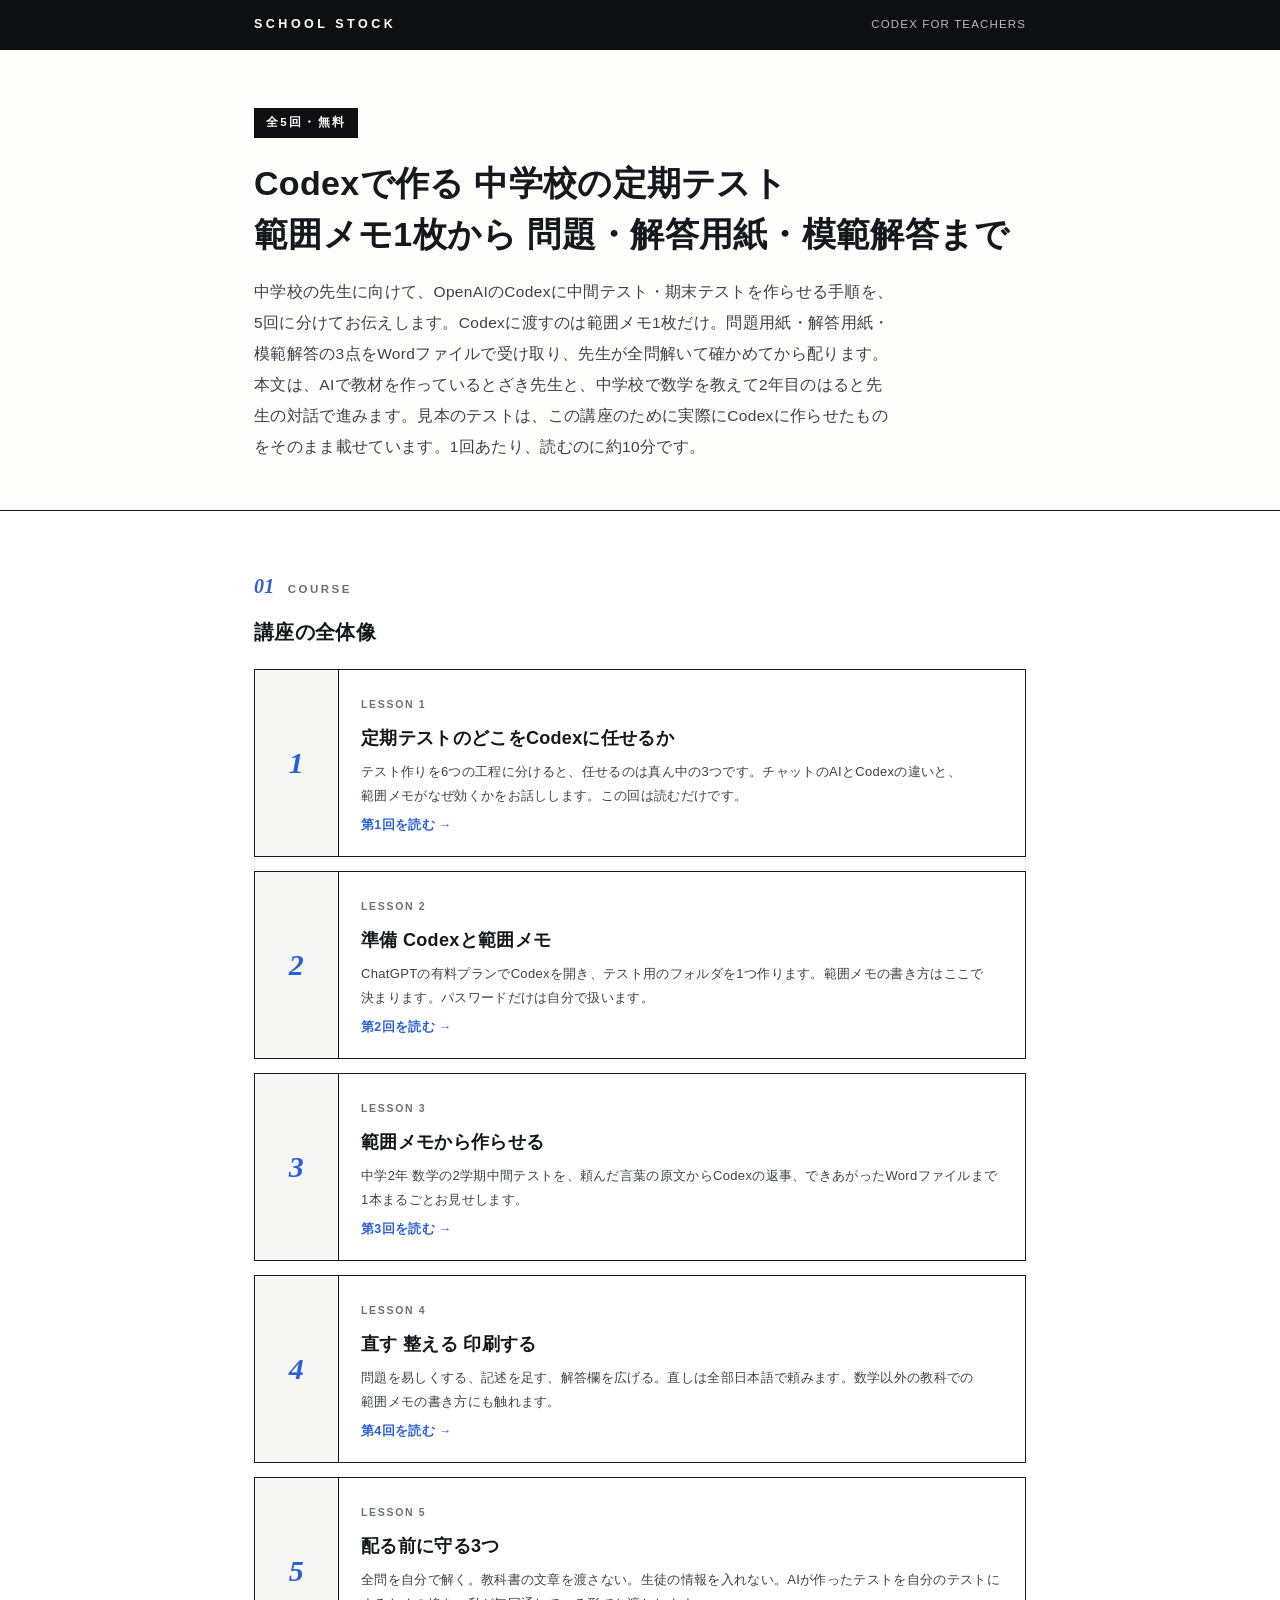
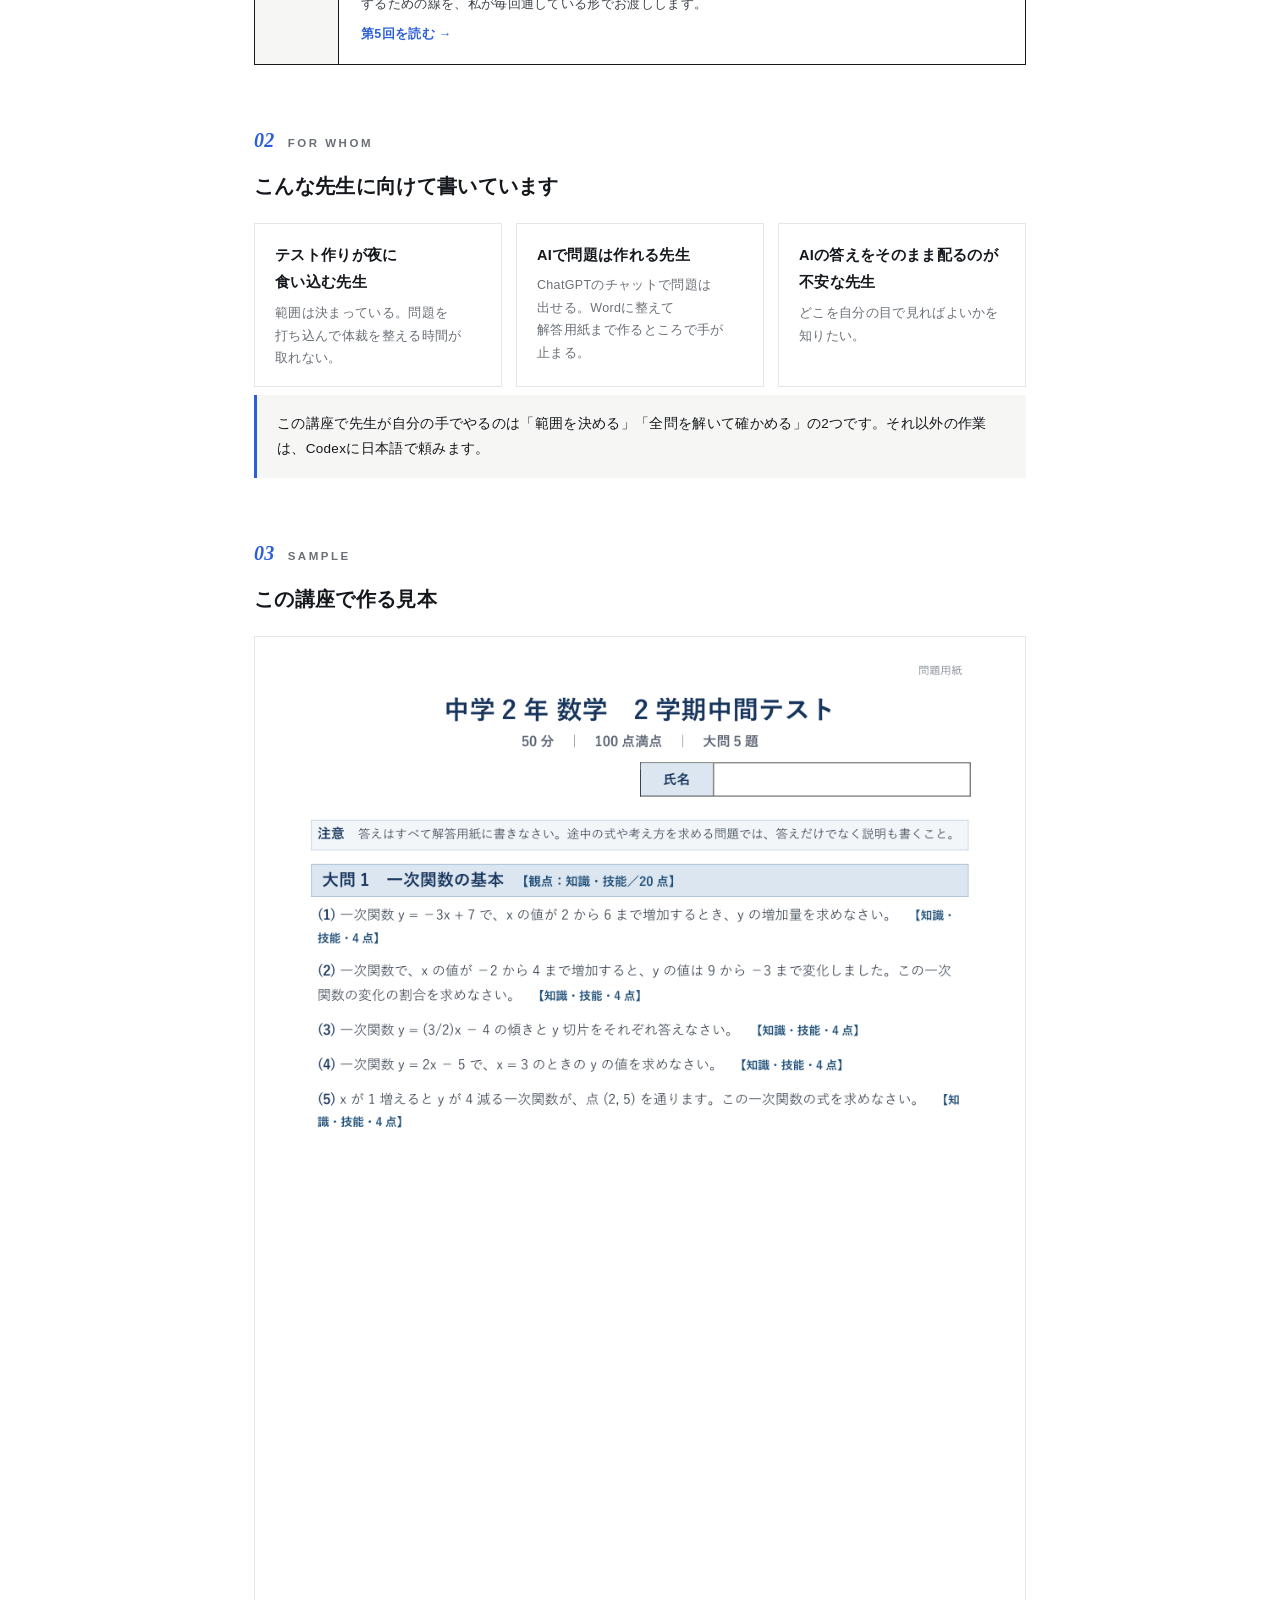
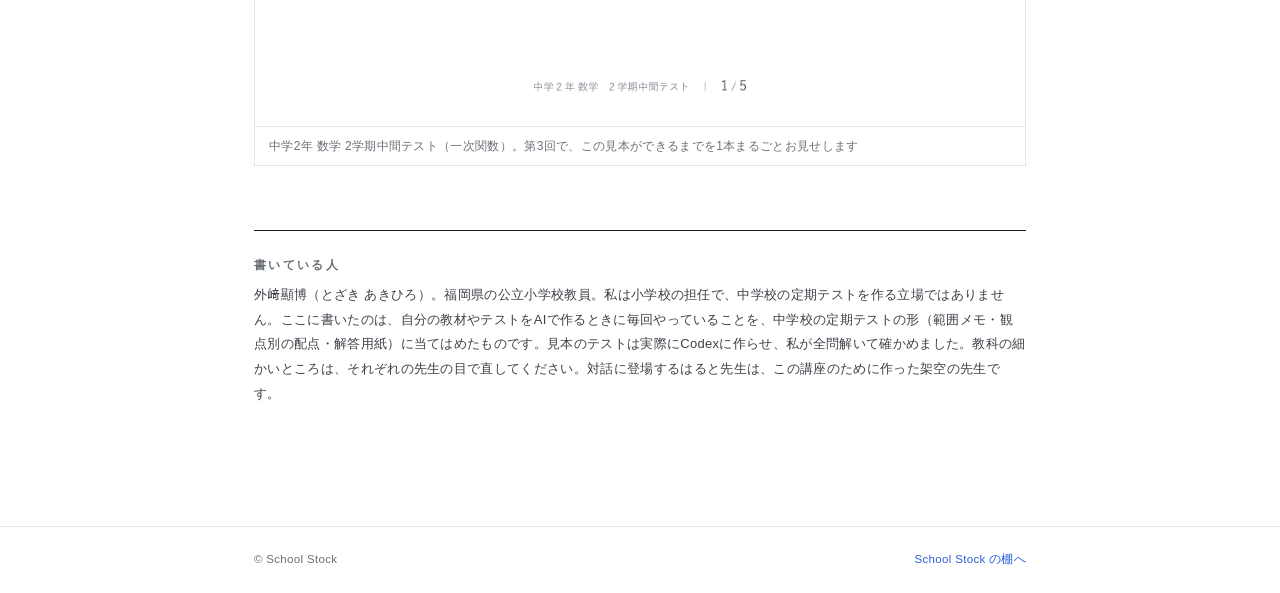
==== index.html @ 24a4e2ed "Codexで作る 中学校の定期テスト 全5回（目次＋lesson1-5・図解5・見本Word3点） Co-Authored-By: Claude Fable 5.1 <noreply@anthropi" ====
<!DOCTYPE html>
<html lang="ja">
<head>
<meta charset="UTF-8">
<meta name="viewport" content="width=device-width, initial-scale=1.0">
<title>Codexで作る 中学校の定期テスト ── 範囲メモ1枚から問題・解答用紙・模範解答まで</title>
<meta name="description" content="中学校の先生に向けて、OpenAIのCodexに定期テスト（中間・期末）を作らせる手順を全5回でお伝えします。範囲メモ1枚を渡し、問題用紙・解答用紙・模範解答をWordで受け取り、先生が解いて確かめてから配ります。">
<style>
  :root { --ink:#15181c; --sub:#6b7077; --accent:#2b5fd9; --paper:#fff; --wash:#f6f6f4; --line:#e6e6e3; --black:#0e0f11; }
  * { margin:0; padding:0; box-sizing:border-box; }
  body { font-family:"Hiragino Sans","Hiragino Kaku Gothic ProN","Noto Sans JP","Yu Gothic Medium",sans-serif; background:var(--paper); color:var(--ink); line-height:1.9; letter-spacing:0.02em; -webkit-font-smoothing:antialiased; }
  a { color:var(--accent); text-decoration:none; }
  .topbar { background:var(--black); color:#fff; position:sticky; top:0; z-index:40; }
  .topbar-in { max-width:820px; margin:0 auto; padding:13px 24px; display:flex; justify-content:space-between; align-items:center; gap:14px; }
  .wordmark { font-size:12.5px; font-weight:700; letter-spacing:0.28em; color:#fff; white-space:nowrap; }
  .topbar-in .course { font-size:11.5px; color:#b9bcc2; letter-spacing:0.1em; white-space:nowrap; }
  .hero { border-bottom:1px solid var(--ink); background:#fdfdfb; }
  .hero-in { max-width:820px; margin:0 auto; padding:56px 24px 48px; }
  .kicker { display:inline-block; font-size:11.5px; font-weight:700; letter-spacing:0.2em; color:#fff; background:var(--black); padding:4px 12px; margin-bottom:20px; }
  h1 { font-size:clamp(24px,4vw,34px); font-weight:700; line-height:1.5; margin-bottom:16px; word-break:auto-phrase; text-wrap:pretty; }
  .lead { font-size:15.5px; color:#3d4148; line-height:2.0; max-width:640px; }
  .container { max-width:820px; margin:0 auto; padding:0 24px 72px; }
  .sec-head { display:flex; align-items:baseline; gap:13px; margin:56px 0 8px; }
  .sec-head .sn { font-family:Georgia,serif; font-style:italic; font-size:20px; font-weight:700; color:var(--accent); }
  .sec-head .sl { font-size:11.5px; font-weight:700; letter-spacing:0.22em; color:var(--sub); }
  .sec-title { font-size:20px; font-weight:700; margin:0 0 18px; word-break:auto-phrase; }
  .lessons { display:flex; flex-direction:column; gap:14px; }
  .lesson { display:flex; gap:0; border:1px solid var(--ink); color:inherit; transition:box-shadow .15s; }
  .lesson:hover { box-shadow:4px 4px 0 var(--ink); }
  .lesson .num { flex:0 0 84px; display:flex; align-items:center; justify-content:center; border-right:1px solid var(--ink); background:var(--wash); font-family:Georgia,serif; font-style:italic; font-size:30px; font-weight:700; color:var(--accent); }
  .lesson .b { padding:18px 22px 16px; flex:1; }
  .lesson .lt { font-size:10.5px; font-weight:700; letter-spacing:0.16em; color:var(--sub); }
  .lesson h2 { font-size:18px; font-weight:700; margin:3px 0 5px; word-break:auto-phrase; }
  .lesson p { font-size:13px; line-height:1.85; color:#3d4148; word-break:auto-phrase; }
  .lesson .go { font-size:12.5px; font-weight:700; color:var(--accent); margin-top:6px; display:inline-block; }
  .who { display:grid; grid-template-columns:repeat(3,1fr); gap:14px; }
  @media (max-width:640px){ .who { grid-template-columns:1fr; } .lesson .num { flex-basis:60px; font-size:24px; } }
  .who .w { border:1px solid var(--line); padding:18px 20px 16px; }
  .who .w b { font-size:14.5px; display:block; margin-bottom:5px; word-break:auto-phrase; text-wrap:pretty; }
  .who .w span { font-size:12.5px; color:var(--sub); line-height:1.8; word-break:auto-phrase; display:block; }
  .note { border-left:3px solid var(--accent); background:var(--wash); padding:16px 20px; font-size:13.5px; line-height:1.9; margin-top:8px; }
  .fig { border:1px solid var(--line); margin:8px 0 0; }
  .fig img { display:block; width:100%; height:auto; }
  .fig figcaption { font-size:12px; color:var(--sub); padding:9px 14px; border-top:1px solid var(--line); line-height:1.7; }
  .author { border-top:1px solid var(--ink); margin-top:64px; padding-top:24px; font-size:13px; color:#3d4148; line-height:1.9; }
  .author b { display:block; font-size:11.5px; font-weight:700; letter-spacing:0.2em; color:var(--sub); margin-bottom:6px; }
  footer { border-top:1px solid var(--line); margin-top:48px; }
  .foot-in { max-width:820px; margin:0 auto; padding:22px 24px; display:flex; justify-content:space-between; gap:14px; font-size:11.5px; color:var(--sub); }
</style>
</head>
<body>

<div class="topbar">
  <div class="topbar-in">
    <span class="wordmark">SCHOOL STOCK</span>
    <span class="course">CODEX FOR TEACHERS</span>
  </div>
</div>

<div class="hero">
  <div class="hero-in">
    <span class="kicker">全5回・無料</span>
    <h1>Codexで作る 中学校の定期テスト<br>範囲メモ1枚から 問題・解答用紙・模範解答まで</h1>
    <p class="lead">中学校の先生に向けて、OpenAIのCodexに中間テスト・期末テストを作らせる手順を、5回に分けてお伝えします。Codexに渡すのは範囲メモ1枚だけ。問題用紙・解答用紙・模範解答の3点をWordファイルで受け取り、先生が全問解いて確かめてから配ります。本文は、AIで教材を作っているとざき先生と、中学校で数学を教えて2年目のはると先生の対話で進みます。見本のテストは、この講座のために実際にCodexに作らせたものをそのまま載せています。1回あたり、読むのに約10分です。</p>
  </div>
</div>

<div class="container">

  <section>
    <div class="sec-head"><span class="sn">01</span><span class="sl">COURSE</span></div>
    <h2 class="sec-title">講座の全体像</h2>
    <div class="lessons">
      <a class="lesson" href="lesson1.html">
        <span class="num">1</span>
        <span class="b">
          <span class="lt">LESSON 1</span>
          <h2>定期テストのどこをCodexに任せるか</h2>
          <p>テスト作りを6つの工程に分けると、任せるのは真ん中の3つです。チャットのAIとCodexの違いと、範囲メモがなぜ効くかをお話しします。この回は読むだけです。</p>
          <span class="go">第1回を読む →</span>
        </span>
      </a>
      <a class="lesson" href="lesson2.html">
        <span class="num">2</span>
        <span class="b">
          <span class="lt">LESSON 2</span>
          <h2>準備 Codexと範囲メモ</h2>
          <p>ChatGPTの有料プランでCodexを開き、テスト用のフォルダを1つ作ります。範囲メモの書き方はここで決まります。パスワードだけは自分で扱います。</p>
          <span class="go">第2回を読む →</span>
        </span>
      </a>
      <a class="lesson" href="lesson3.html">
        <span class="num">3</span>
        <span class="b">
          <span class="lt">LESSON 3</span>
          <h2>範囲メモから作らせる</h2>
          <p>中学2年 数学の2学期中間テストを、頼んだ言葉の原文からCodexの返事、できあがったWordファイルまで1本まるごとお見せします。</p>
          <span class="go">第3回を読む →</span>
        </span>
      </a>
      <a class="lesson" href="lesson4.html">
        <span class="num">4</span>
        <span class="b">
          <span class="lt">LESSON 4</span>
          <h2>直す 整える 印刷する</h2>
          <p>問題を易しくする、記述を足す、解答欄を広げる。直しは全部日本語で頼みます。数学以外の教科での範囲メモの書き方にも触れます。</p>
          <span class="go">第4回を読む →</span>
        </span>
      </a>
      <a class="lesson" href="lesson5.html">
        <span class="num">5</span>
        <span class="b">
          <span class="lt">LESSON 5</span>
          <h2>配る前に守る3つ</h2>
          <p>全問を自分で解く。教科書の文章を渡さない。生徒の情報を入れない。AIが作ったテストを自分のテストにするための線を、私が毎回通している形でお渡しします。</p>
          <span class="go">第5回を読む →</span>
        </span>
      </a>
    </div>
  </section>

  <section>
    <div class="sec-head"><span class="sn">02</span><span class="sl">FOR WHOM</span></div>
    <h2 class="sec-title">こんな先生に向けて書いています</h2>
    <div class="who">
      <div class="w"><b>テスト作りが夜に食い込む先生</b><span>範囲は決まっている。問題を打ち込んで体裁を整える時間が取れない。</span></div>
      <div class="w"><b>AIで問題は作れる先生</b><span>ChatGPTのチャットで問題は出せる。Wordに整えて解答用紙まで作るところで手が止まる。</span></div>
      <div class="w"><b>AIの答えをそのまま配るのが不安な先生</b><span>どこを自分の目で見ればよいかを知りたい。</span></div>
    </div>
    <p class="note">この講座で先生が自分の手でやるのは「範囲を決める」「全問を解いて確かめる」の2つです。それ以外の作業は、Codexに日本語で頼みます。</p>
  </section>

  <section>
    <div class="sec-head"><span class="sn">03</span><span class="sl">SAMPLE</span></div>
    <h2 class="sec-title">この講座で作る見本</h2>
    <figure class="fig">
      <img src="assets/shot-test-p1.png" alt="Codexが作った中学2年 数学 2学期中間テストの問題用紙1ページ目" loading="lazy">
      <figcaption>中学2年 数学 2学期中間テスト（一次関数）。第3回で、この見本ができるまでを1本まるごとお見せします</figcaption>
    </figure>
  </section>

  <div class="author">
    <b>書いている人</b>
    外﨑顯博（とざき あきひろ）。福岡県の公立小学校教員。私は小学校の担任で、中学校の定期テストを作る立場ではありません。ここに書いたのは、自分の教材やテストをAIで作るときに毎回やっていることを、中学校の定期テストの形（範囲メモ・観点別の配点・解答用紙）に当てはめたものです。見本のテストは実際にCodexに作らせ、私が全問解いて確かめました。教科の細かいところは、それぞれの先生の目で直してください。対話に登場するはると先生は、この講座のために作った架空の先生です。
  </div>

</div>

<footer>
  <div class="foot-in">
    <span>© School Stock</span>
    <span><a href="https://a-tozak.github.io/School_Stock/">School Stock の棚へ</a></span>
  </div>
</footer>

</body>
</html>
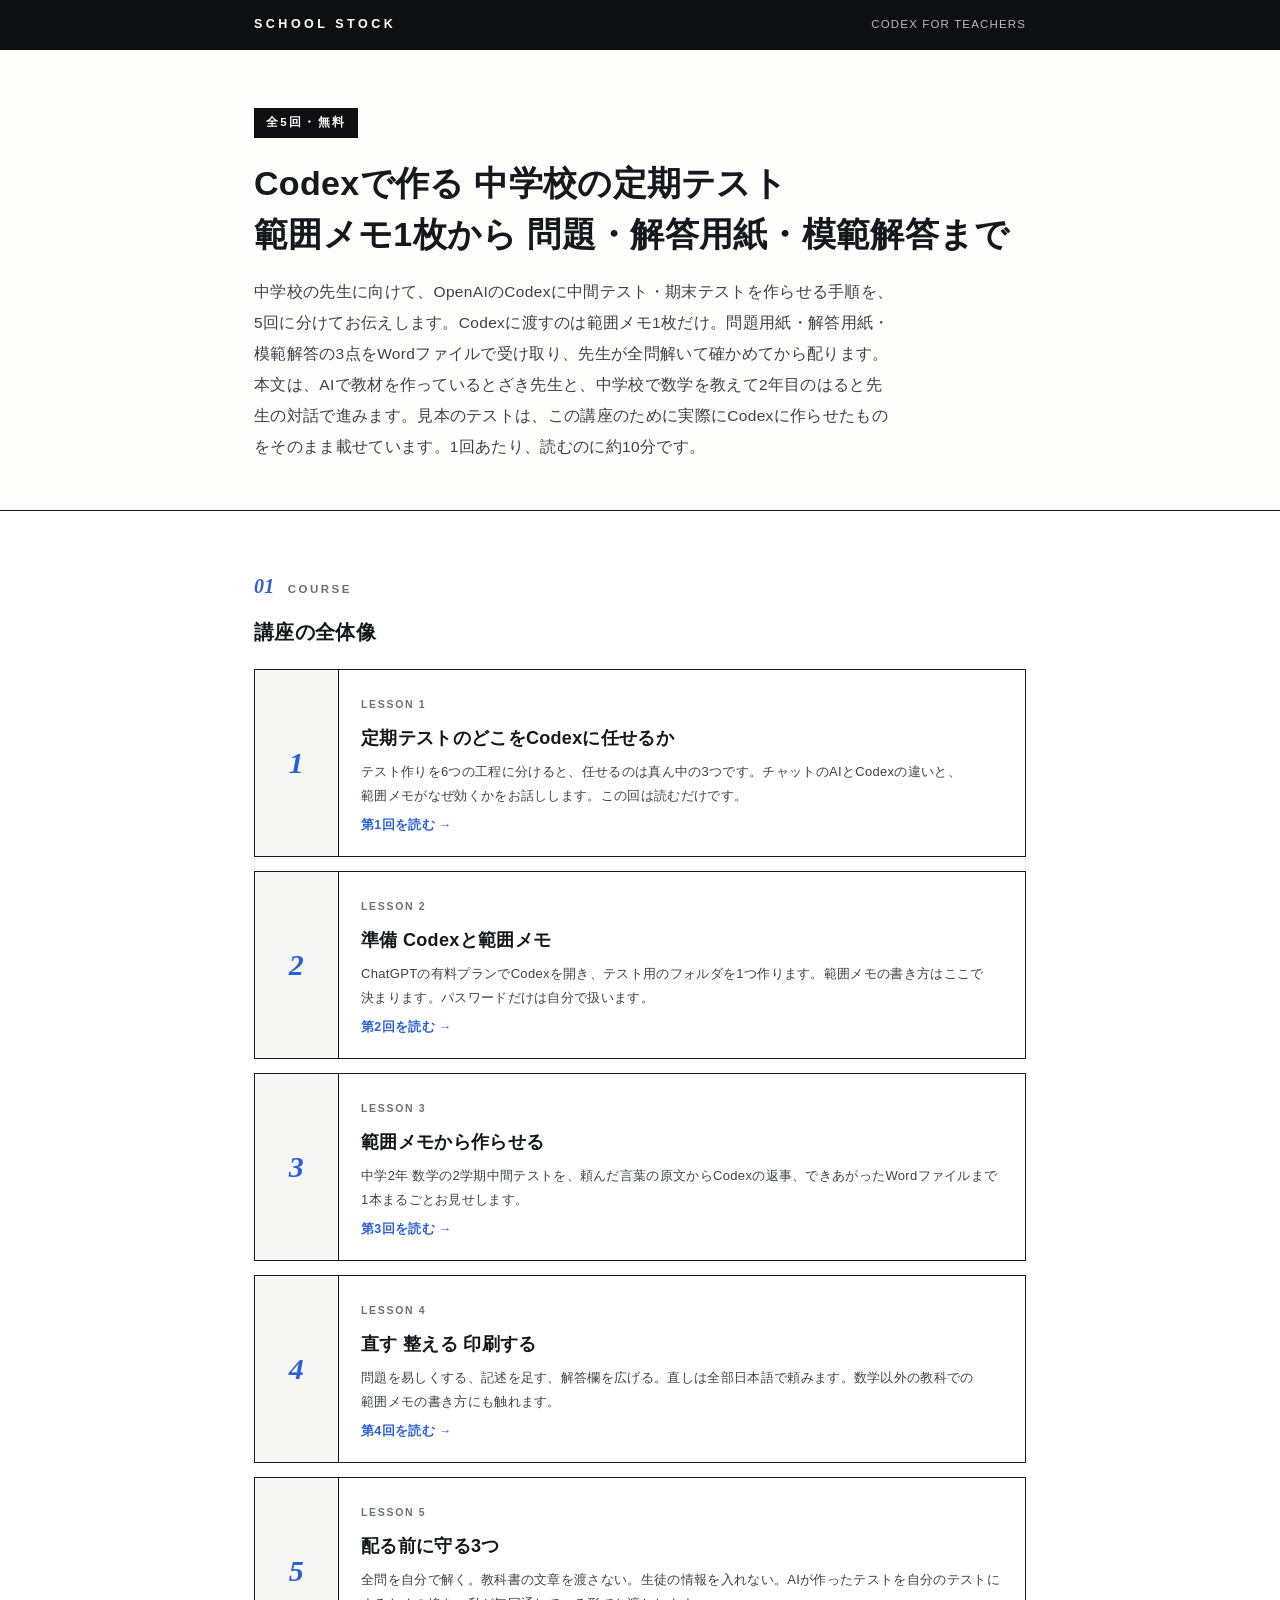
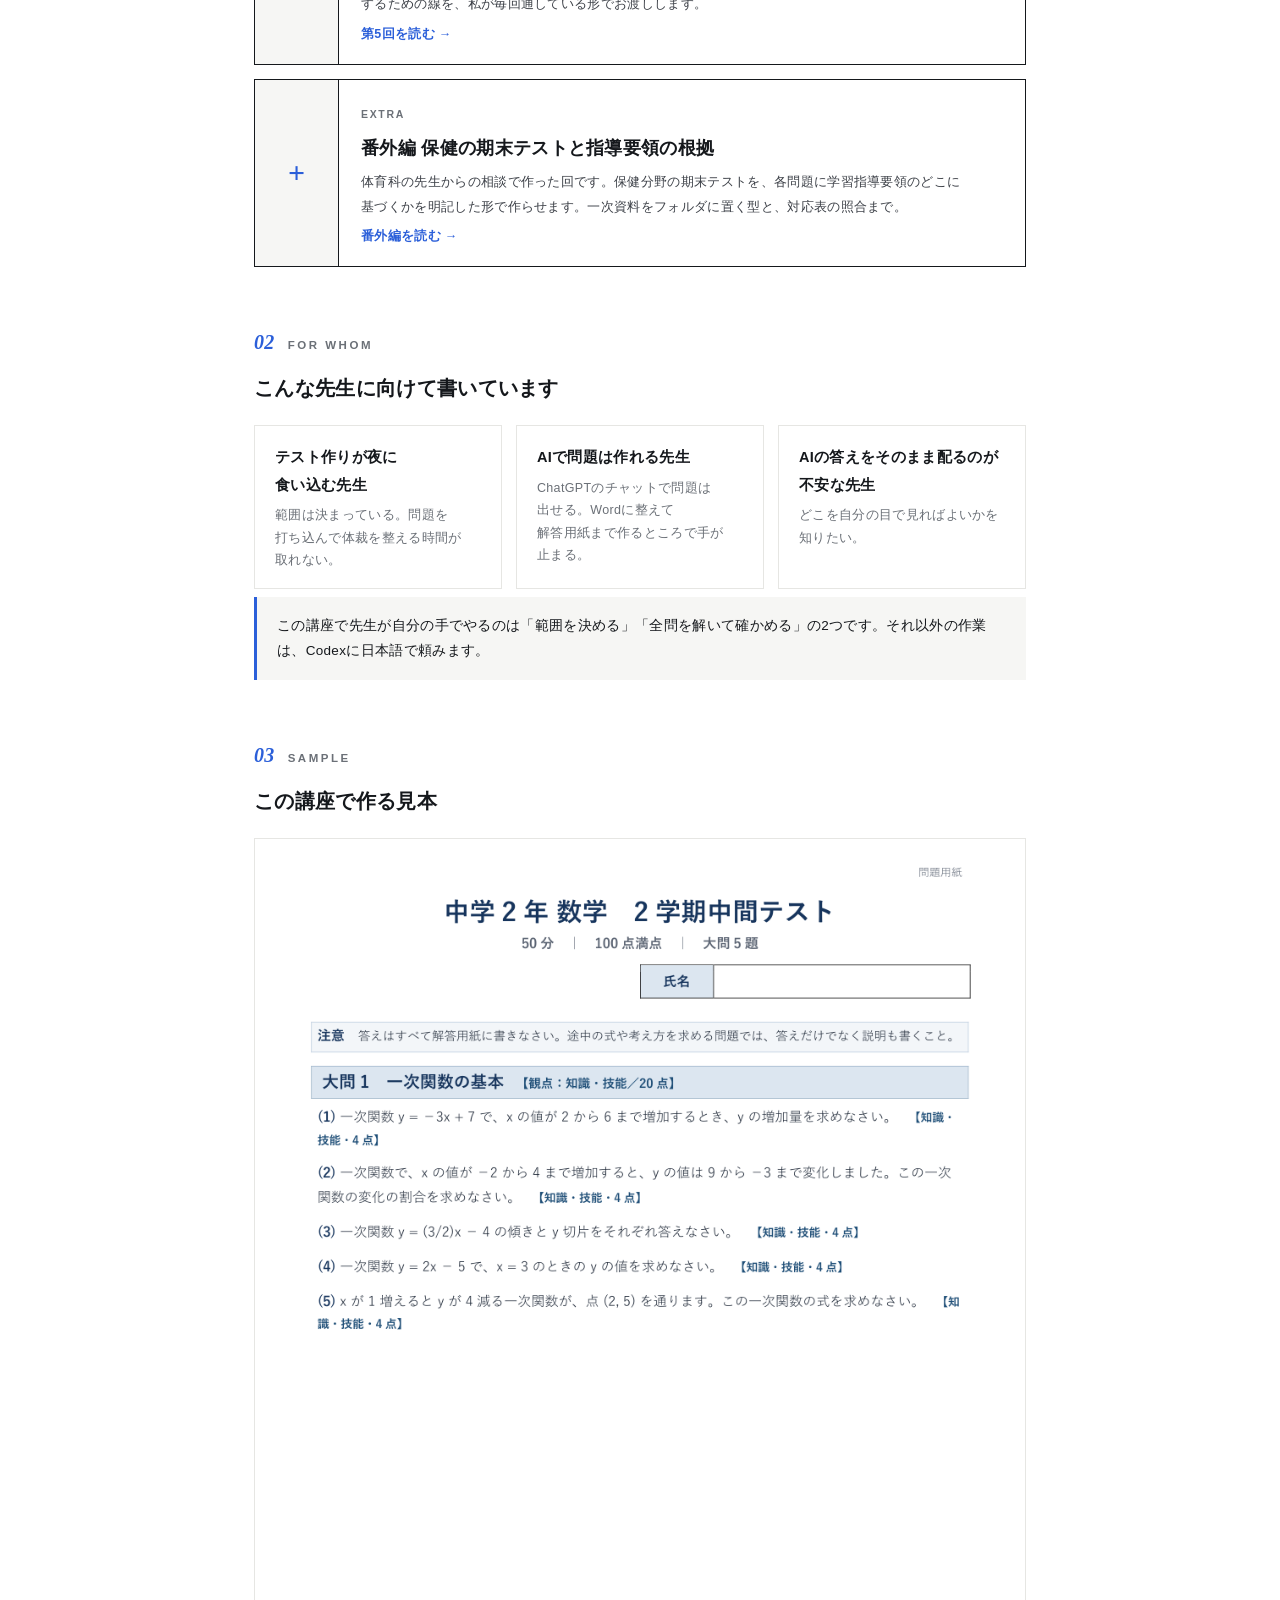
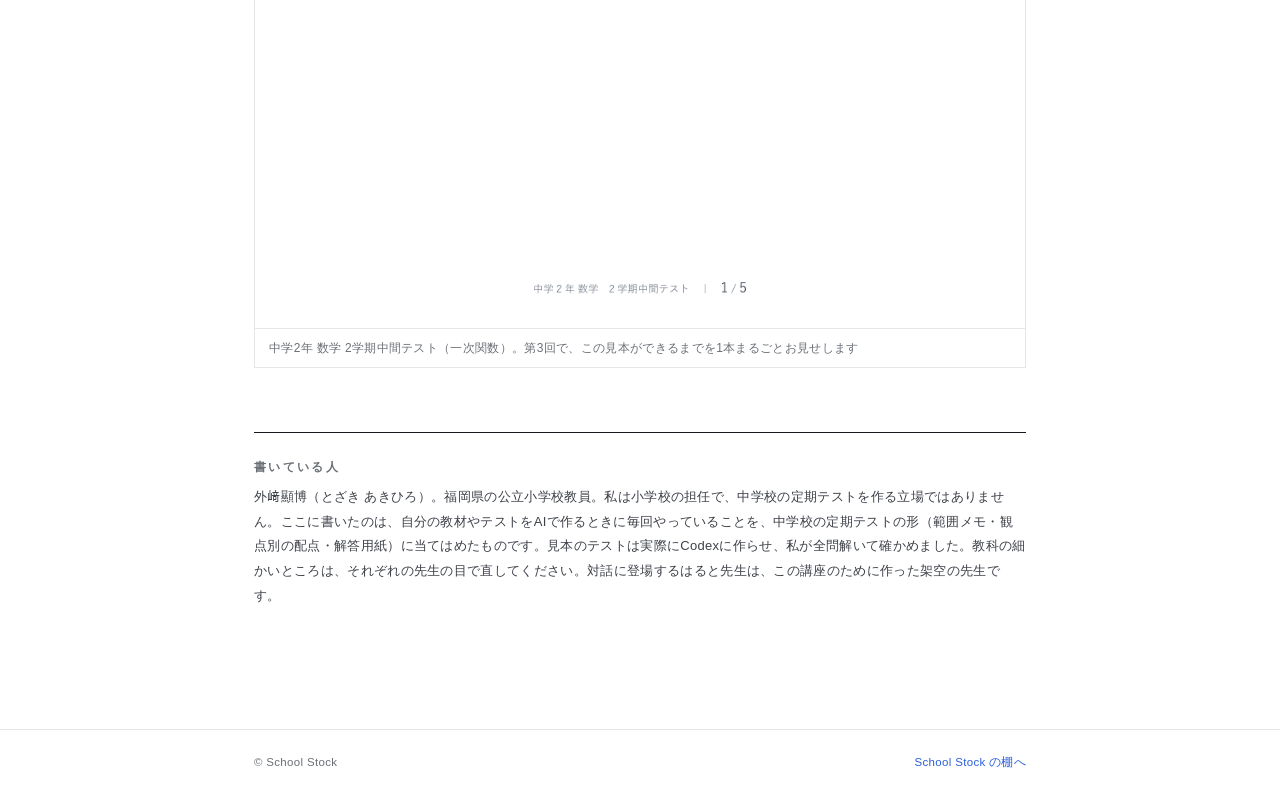
==== commit b75c8268: "番外編：保健分野の期末テストと指導要領の根拠明記（体育科の先生の相談・見本Word4点＋対応表＋指導要領抜粋） Co-Authored-By: Claude Fable 5.1 <noreply@an" ====
--- a/index.html
+++ b/index.html
@@ -4,7 +4,7 @@
 <meta charset="UTF-8">
 <meta name="viewport" content="width=device-width, initial-scale=1.0">
 <title>Codexで作る 中学校の定期テスト ── 範囲メモ1枚から問題・解答用紙・模範解答まで</title>
-<meta name="description" content="中学校の先生に向けて、OpenAIのCodexに定期テスト（中間・期末）を作らせる手順を全5回でお伝えします。範囲メモ1枚を渡し、問題用紙・解答用紙・模範解答をWordで受け取り、先生が解いて確かめてから配ります。">
+<meta name="description" content="中学校の先生に向けて、OpenAIのCodexに定期テスト（中間・期末）を作らせる手順を全5回＋番外編でお伝えします。範囲メモ1枚を渡し、問題用紙・解答用紙・模範解答をWordで受け取り、先生が解いて確かめてから配ります。">
 <style>
   :root { --ink:#15181c; --sub:#6b7077; --accent:#2b5fd9; --paper:#fff; --wash:#f6f6f4; --line:#e6e6e3; --black:#0e0f11; }
   * { margin:0; padding:0; box-sizing:border-box; }
@@ -116,6 +116,15 @@
           <span class="go">第5回を読む →</span>
         </span>
       </a>
+      <a class="lesson" href="lesson6.html">
+        <span class="num">+</span>
+        <span class="b">
+          <span class="lt">EXTRA</span>
+          <h2>番外編 保健の期末テストと指導要領の根拠</h2>
+          <p>体育科の先生からの相談で作った回です。保健分野の期末テストを、各問題に学習指導要領のどこに基づくかを明記した形で作らせます。一次資料をフォルダに置く型と、対応表の照合まで。</p>
+          <span class="go">番外編を読む →</span>
+        </span>
+      </a>
     </div>
   </section>
 
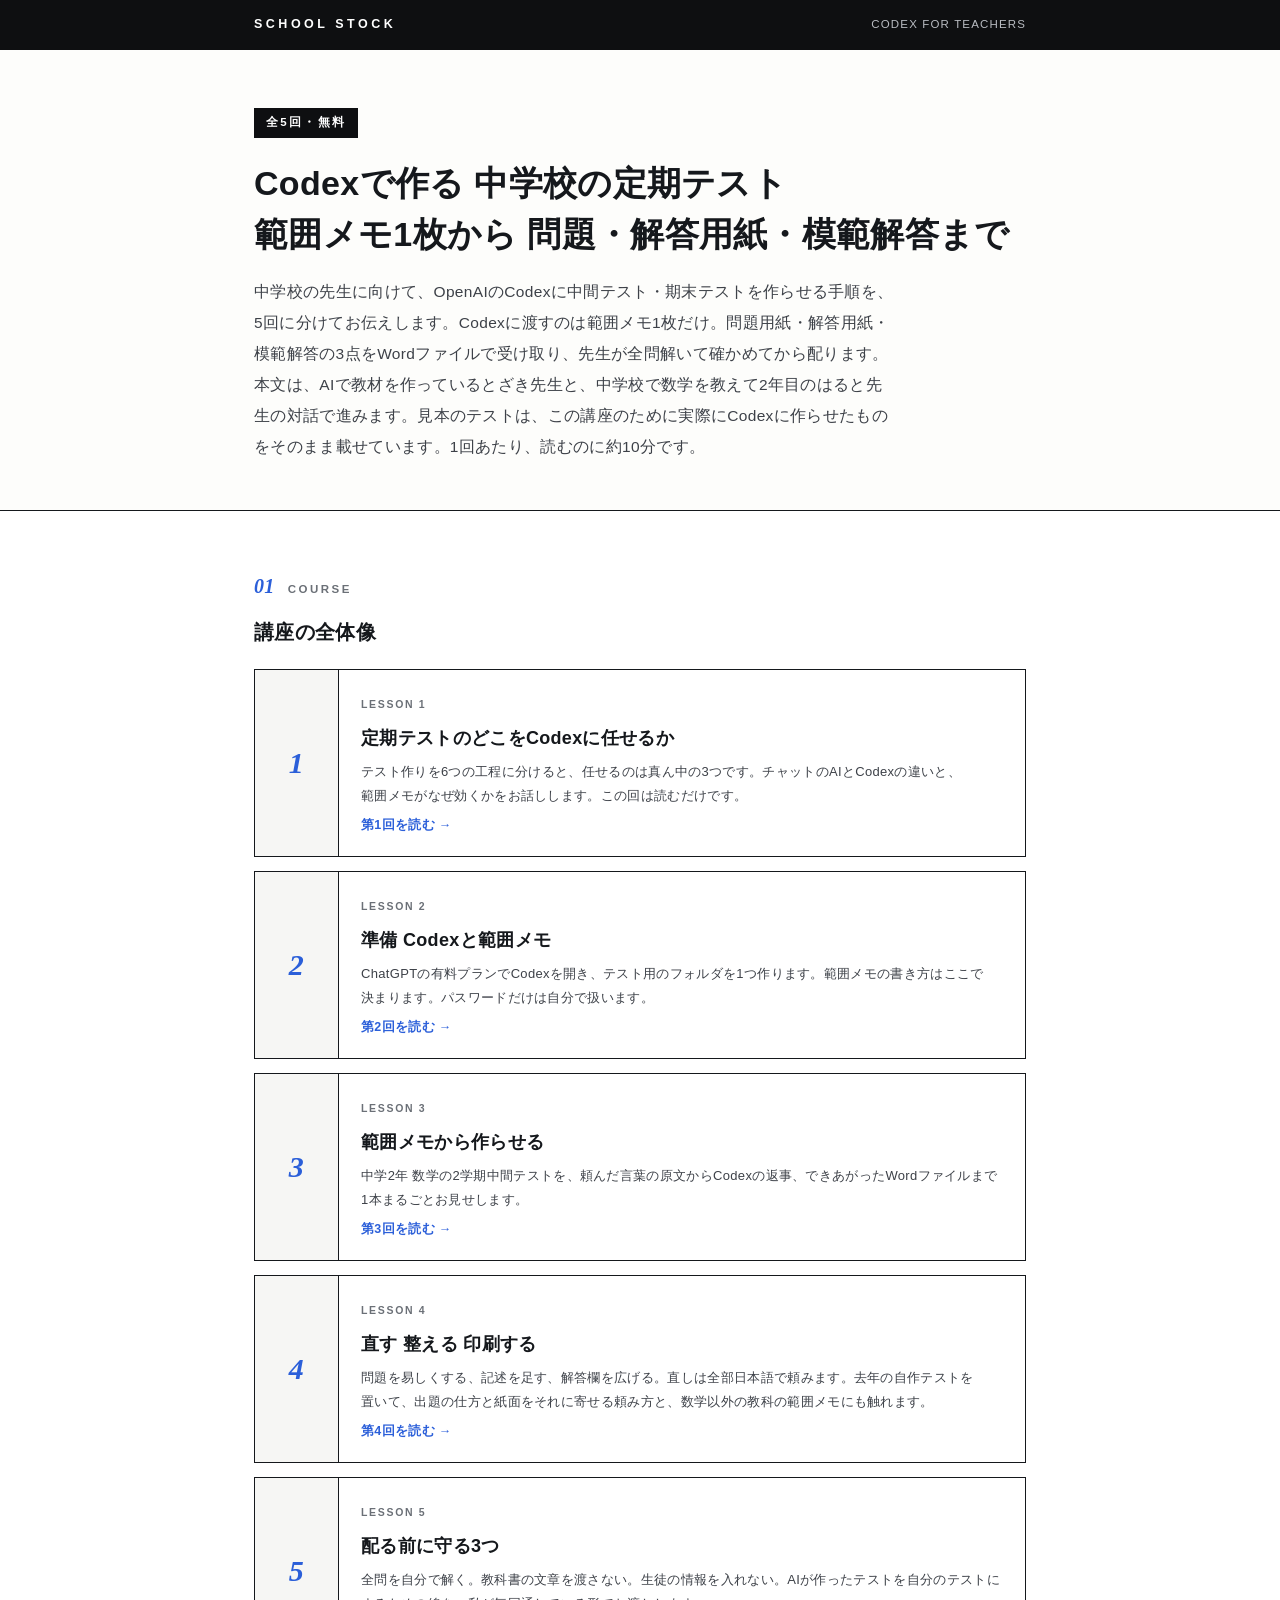
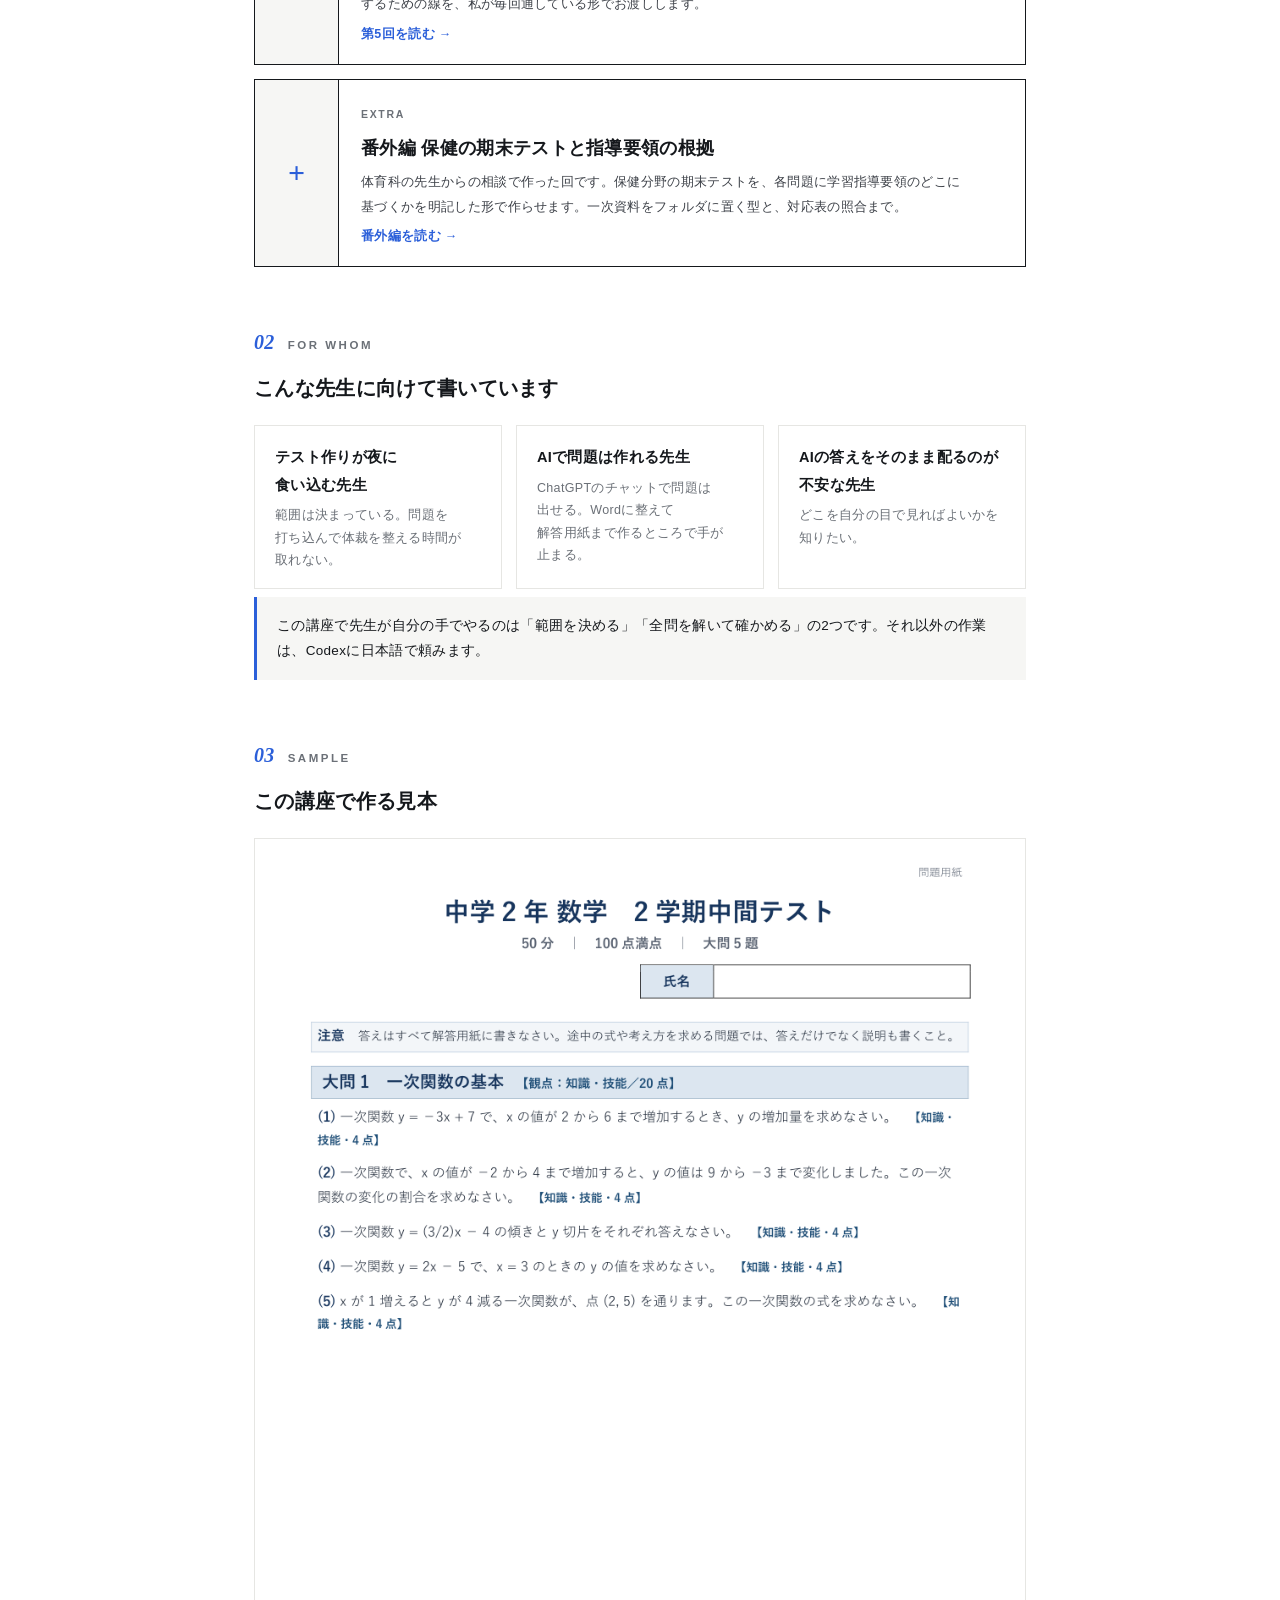
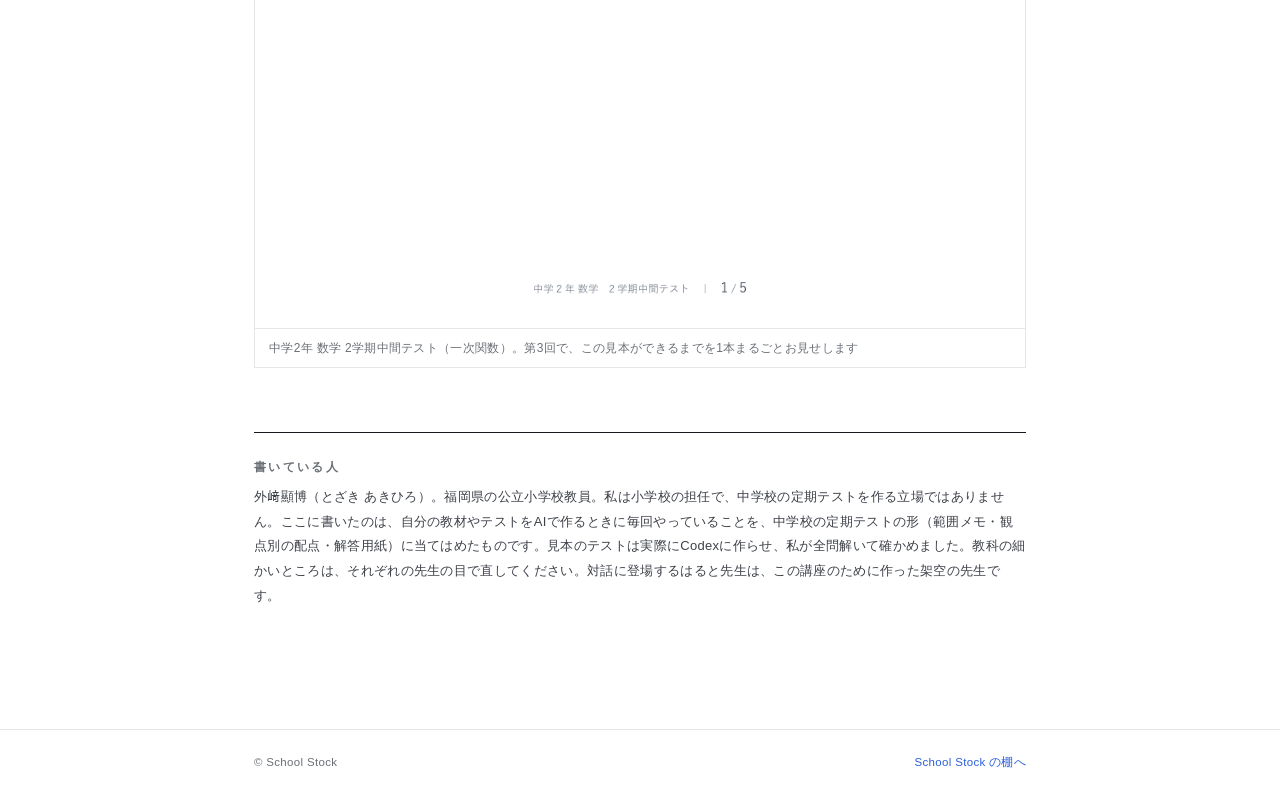
==== commit 36afb940: "第4回に「去年のテストに寄せる」を追加・prompts/とtools/を同梱・公開準備 Co-Authored-By: Claude Fable 5.1 <noreply@anthropic.com>" ====
--- a/index.html
+++ b/index.html
@@ -103,7 +103,7 @@
         <span class="b">
           <span class="lt">LESSON 4</span>
           <h2>直す 整える 印刷する</h2>
-          <p>問題を易しくする、記述を足す、解答欄を広げる。直しは全部日本語で頼みます。数学以外の教科での範囲メモの書き方にも触れます。</p>
+          <p>問題を易しくする、記述を足す、解答欄を広げる。直しは全部日本語で頼みます。去年の自作テストを置いて、出題の仕方と紙面をそれに寄せる頼み方と、数学以外の教科の範囲メモにも触れます。</p>
           <span class="go">第4回を読む →</span>
         </span>
       </a>
